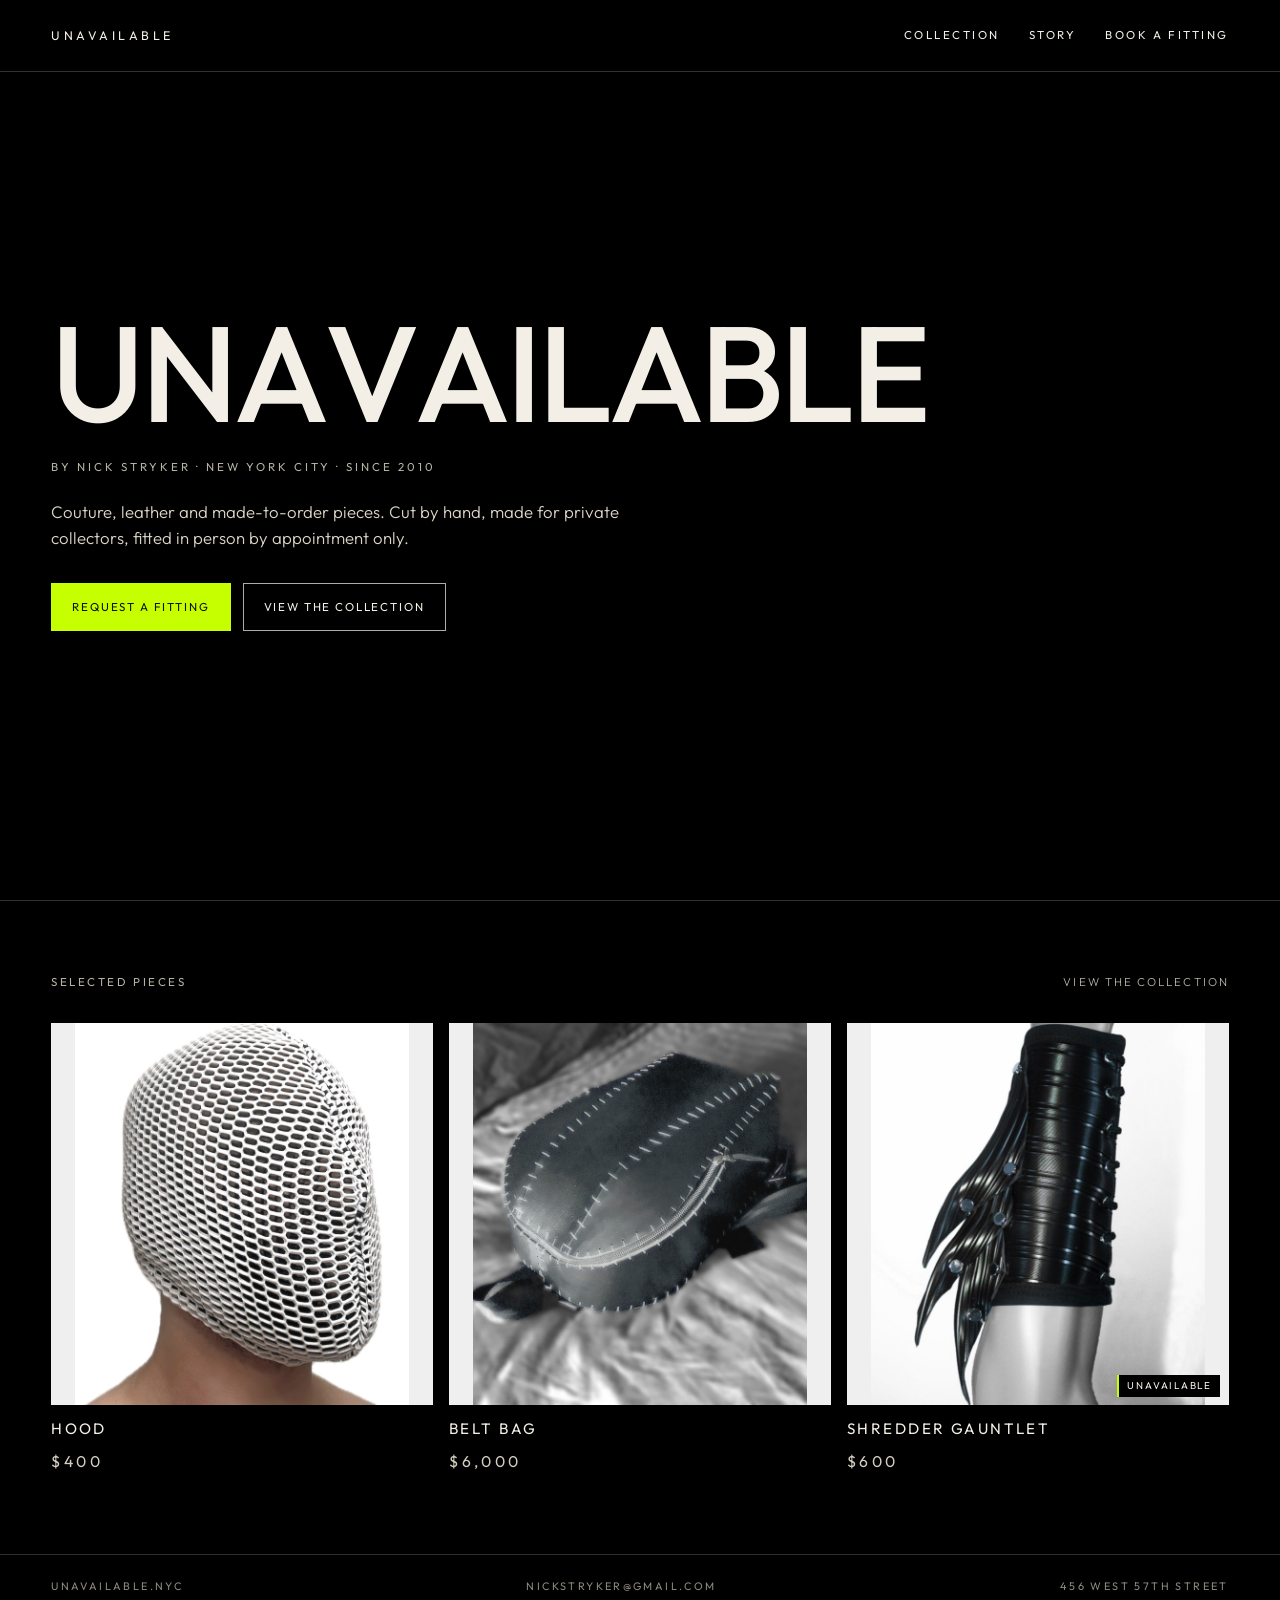
==== index.html @ f71e5277 "Add files via upload" ====
<!DOCTYPE html>
<html lang="en">
<head>
  <meta charset="utf-8" />
  <meta name="viewport" content="width=device-width, initial-scale=1" />
  <title>Unavailable — Nick Stryker</title>
  <meta name="description" content="Couture, leather and made-to-order pieces by Nick Stryker. Cut by hand in New York, fitted in person by appointment." />
  <link rel="canonical" href="https://unavailable.nyc/" />
  <meta name="robots" content="index, follow" />
  <link rel="icon" href="/images/mark-b.png" type="image/png" />
  <link rel="apple-touch-icon" href="/images/mark-b.png" />
  <meta property="og:title" content="Unavailable — Nick Stryker" />
  <meta property="og:description" content="Couture, leather and made-to-order pieces by Nick Stryker. Cut by hand in New York, fitted in person by appointment." />
  <meta property="og:url" content="https://unavailable.nyc/" />
  <meta property="og:site_name" content="Unavailable By Nick" />
  <meta property="og:type" content="website" />
  <meta property="og:locale" content="en_US" />
  <meta property="og:image" content="https://unavailable.nyc/images/hood.jpg" />
  <meta name="twitter:card" content="summary_large_image" />
  <meta name="twitter:title" content="Unavailable — Nick Stryker" />
  <meta name="twitter:description" content="Couture, leather and made-to-order pieces by Nick Stryker. Cut by hand in New York, fitted in person by appointment." />
  <meta name="twitter:image" content="https://unavailable.nyc/images/hood.jpg" />
  <script type="application/ld+json">
  {
    "@context": "https://schema.org",
    "@graph": [
      {
        "@type": "WebSite",
        "name": "Unavailable By Nick",
        "url": "https://unavailable.nyc/",
        "publisher": { "@id": "https://unavailable.nyc/#business" }
      },
      {
        "@type": "ClothingStore",
        "@id": "https://unavailable.nyc/#business",
        "name": "Unavailable by Nick Stryker",
        "url": "https://unavailable.nyc/",
        "image": "https://unavailable.nyc/images/hood.jpg",
        "email": "nickstryker@gmail.com",
        "foundingDate": "2010",
        "address": {
          "@type": "PostalAddress",
          "streetAddress": "456 West 57th Street",
          "addressLocality": "New York",
          "addressRegion": "NY",
          "postalCode": "10019",
          "addressCountry": "US"
        },
        "sameAs": "https://www.instagram.com/NickStryker"
      }
    ]
  }
  </script>
  <link rel="preconnect" href="https://fonts.googleapis.com" />
  <link rel="preconnect" href="https://fonts.gstatic.com" crossorigin />
  <link href="https://fonts.googleapis.com/css2?family=Outfit:wght@300;400;500&display=swap" rel="stylesheet" />
  <style>html,body{background:#000;color:#f3efe6}</style>
  <link rel="stylesheet" href="/styles.css" />
  <noscript><style>.letters span{opacity:1;transform:none}</style></noscript>
</head>
<body>
  <a class="skip" href="#main">Skip to content</a>
  <header class="site-header">
    <a class="wordmark" href="/" aria-current="page">Unavailable</a>
    <nav class="nav" aria-label="Primary">
      <a href="/collection.html">Collection</a>
      <a href="/story.html">Story</a>
      <a href="/fitting.html">Book a fitting</a>
    </nav>
  </header>
  <main id="main">
    <section class="hero">
      <h1 class="display" aria-label="Unavailable">
        <span class="letters" aria-hidden="true"><span>U</span><span>N</span><span>A</span><span>V</span><span>A</span><span>I</span><span>L</span><span>A</span><span>B</span><span>L</span><span>E</span></span>
      </h1>
      <p class="meta">By Nick Stryker · New York City · Since 2010</p>
      <p class="lede">Couture, leather and made-to-order pieces. Cut by hand, made for private collectors, fitted in person by appointment only.</p>
      <div class="actions">
        <a class="btn btn-lime" href="/fitting.html">Request a fitting</a>
        <a class="btn btn-line" href="/collection.html">View the collection</a>
      </div>
    </section>
    <section class="section" aria-labelledby="selected">
      <div class="section-head">
        <p class="eyebrow" id="selected">Selected pieces</p>
        <a href="/collection.html">View the collection</a>
      </div>
      <div class="grid">
        <article class="piece">
          <a href="/collection.html#hood">
            <div class="plate"><img src="/images/hood.jpg" alt="White mesh hood, shown in profile" /></div>
            <h2>Hood</h2>
            <p class="price">$400</p>
          </a>
        </article>
        <article class="piece">
          <a href="/collection.html#belt-bag">
            <div class="plate"><img src="/images/belt-bag.jpg" alt="Black leather belt bag with white saddle stitching" /></div>
            <h2>Belt Bag</h2>
            <p class="price">$6,000</p>
          </a>
        </article>
        <article class="piece">
          <a href="/collection.html#gauntlet">
            <div class="plate"><img src="/images/gauntlet.jpg" alt="Black ribbed gauntlet with metal studs and flared plates" /><span class="badge">Unavailable</span></div>
            <h2>Shredder Gauntlet</h2>
            <p class="price">$600</p>
          </a>
        </article>
      </div>
    </section>
  </main>
  <footer class="site-footer">
    <span>unavailable.nyc</span>
    <a href="mailto:nickstryker@gmail.com">nickstryker@gmail.com</a>
    <span>456 West 57th Street</span>
  </footer>
  <script src="/home.js"></script>
</body>
</html>
---- styles.css ----
:root {
  --bg: #000;
  --ink: #f3efe6;
  --muted: #b7b2a6;
  --faint: #8d887e;
  --line: rgba(243, 239, 230, 0.2);
  --lime: #c6ff00;
  --lime-ink: #111;
  --plate: #efefef;
  --sans: "Outfit", "Avenir Next", "Segoe UI", sans-serif;
  --pad: clamp(1.25rem, 4vw, 3.25rem);
}

* { box-sizing: border-box; }

html {
  scroll-behavior: smooth;
  background: #000;
  color-scheme: dark;
}

body {
  margin: 0;
  background: var(--bg);
  color: var(--ink);
  font-family: var(--sans);
  font-weight: 300;
  font-size: 1.05rem;
  line-height: 1.6;
}

img { display: block; max-width: 100%; }

a { color: inherit; text-decoration: none; }

button, input, select, textarea { font: inherit; color: inherit; }

.skip {
  position: absolute;
  left: 1rem;
  top: -4rem;
  background: var(--lime);
  color: var(--lime-ink);
  padding: 0.5rem 0.8rem;
  z-index: 5;
}

.skip:focus { top: 1rem; }

.site-header {
  display: flex;
  align-items: center;
  justify-content: space-between;
  gap: 1.5rem;
  min-height: 4.5rem;
  padding: 0.9rem var(--pad);
  border-bottom: 1px solid var(--line);
}

.wordmark,
.nav a,
.eyebrow,
.meta,
.btn,
.price,
.site-footer,
label {
  font-weight: 400;
  letter-spacing: 0.22em;
  text-transform: uppercase;
}

.wordmark {
  position: relative;
  display: inline-block;
  font-size: 0.78rem;
  letter-spacing: 0.28em;
}

.wordmark::after {
  content: "";
  position: absolute;
  left: 0;
  top: 0.62em;
  width: 100%;
  height: 1px;
  background: var(--lime);
  transform: scaleX(0);
  transform-origin: left center;
  animation: unavailable 6.4s cubic-bezier(0.65, 0.05, 0.36, 1) infinite;
}

.nav {
  display: flex;
  flex-wrap: wrap;
  justify-content: flex-end;
  gap: 1.35rem 1.8rem;
}

.nav a {
  font-size: 0.72rem;
  color: var(--ink);
}

.nav a[aria-current="page"] { color: var(--lime); }

.nav a:hover { color: var(--lime); }

.hero {
  min-height: calc(100svh - 4.5rem);
  padding: clamp(3.5rem, 11vh, 7.5rem) var(--pad) clamp(4rem, 14vh, 8rem);
  display: flex;
  flex-direction: column;
  justify-content: center;
}

.display {
  margin: 0;
  font-family: var(--sans);
  font-weight: 500;
  font-size: clamp(3.1rem, 10.6vw, 11.4rem);
  line-height: 0.86;
  letter-spacing: -0.03em;
  text-transform: uppercase;
}

.letters {
  position: relative;
  display: inline-block;
}

.letters::after {
  content: "";
  position: absolute;
  left: 0;
  top: 0.31em;
  width: 100%;
  height: 0.045em;
  background: var(--lime);
  transform: scaleX(0);
  transform-origin: left center;
  opacity: 0;
  pointer-events: none;
  z-index: 1;
}

.letters.strike::after {
  animation: unavailable 6.4s cubic-bezier(0.65, 0.05, 0.36, 1) 1;
}

.letters span {
  display: inline-block;
  opacity: 0;
  transform: translateY(0.28em);
}

.letters.is-in span {
  animation: rise 0.85s cubic-bezier(0.16, 1, 0.3, 1) both;
}

.letters span:nth-child(1) { animation-delay: 0.02s; }
.letters span:nth-child(2) { animation-delay: 0.07s; }
.letters span:nth-child(3) { animation-delay: 0.12s; }
.letters span:nth-child(4) { animation-delay: 0.17s; }
.letters span:nth-child(5) { animation-delay: 0.22s; }
.letters span:nth-child(6) { animation-delay: 0.27s; }
.letters span:nth-child(7) { animation-delay: 0.32s; }
.letters span:nth-child(8) { animation-delay: 0.37s; }
.letters span:nth-child(9) { animation-delay: 0.42s; }
.letters span:nth-child(10) { animation-delay: 0.47s; }
.letters span:nth-child(11) { animation-delay: 0.52s; }

.meta {
  margin: 1.7rem 0 0;
  color: var(--muted);
  font-size: 0.72rem;
  letter-spacing: 0.26em;
}

.lede {
  max-width: 36rem;
  margin: 1.45rem 0 0;
  color: #ddd6c8;
  font-size: 1.05rem;
  line-height: 1.55;
}

.actions {
  display: flex;
  flex-wrap: wrap;
  gap: 0.75rem;
  margin-top: 2rem;
}

.btn {
  display: inline-flex;
  align-items: center;
  justify-content: center;
  min-height: 3rem;
  padding: 0.85rem 1.25rem;
  border: 1px solid transparent;
  font-size: 0.72rem;
  letter-spacing: 0.16em;
  cursor: pointer;
  background: transparent;
}

.btn-lime {
  background: var(--lime);
  color: var(--lime-ink);
}

.btn-lime:hover { background: #d5ff4a; }

.btn-line {
  border-color: rgba(243, 239, 230, 0.72);
  color: var(--ink);
}

.btn-line:hover {
  background: var(--ink);
  color: #111;
}

.section {
  padding: 4.5rem var(--pad) 5rem;
  border-top: 1px solid var(--line);
}

.section-head {
  display: flex;
  justify-content: space-between;
  align-items: baseline;
  gap: 1rem;
  margin-bottom: 2rem;
}

.eyebrow {
  margin: 0;
  color: var(--muted);
  font-size: 0.72rem;
}

.section-head a {
  color: var(--muted);
  font-size: 0.72rem;
  letter-spacing: 0.18em;
  text-transform: uppercase;
}

.section-head a:hover { color: var(--lime); }

.page-title {
  margin: 0 0 0.6rem;
  font-family: var(--sans);
  font-weight: 500;
  font-size: clamp(2.6rem, 6.4vw, 5rem);
  line-height: 0.92;
  letter-spacing: -0.03em;
  text-transform: uppercase;
}

.intro {
  max-width: 38rem;
  margin: 0 0 2.5rem;
  color: #ddd6c8;
}

.grid {
  display: grid;
  grid-template-columns: repeat(3, 1fr);
  gap: 1.25rem 1rem;
}

.grid-2 { grid-template-columns: repeat(2, 1fr); }

.piece h2 {
  margin: 0.9rem 0 0.2rem;
  font-family: var(--sans);
  font-weight: 400;
  font-size: 0.95rem;
  letter-spacing: 0.16em;
  line-height: 1.2;
  text-transform: uppercase;
}

.price {
  margin: 0;
  color: var(--muted);
  font-size: 0.68rem;
}

.piece p:last-child,
.blurb {
  margin: 0.7rem 0 0;
  color: #d4cec2;
  font-size: 0.98rem;
}

.plate {
  position: relative;
  background: var(--plate);
  aspect-ratio: 1;
  overflow: hidden;
}

.badge {
  position: absolute;
  right: 0.55rem;
  bottom: 0.55rem;
  z-index: 1;
  margin: 0;
  padding: 0.38rem 0.5rem 0.34rem;
  background: #000;
  color: var(--ink);
  border-left: 2px solid var(--lime);
  font-size: 0.62rem;
  font-weight: 400;
  letter-spacing: 0.18em;
  line-height: 1;
  text-transform: uppercase;
  pointer-events: none;
}

.plate img {
  width: 100%;
  height: 100%;
  object-fit: contain;
}

.request {
  display: inline-block;
  margin-top: 0.9rem;
  color: var(--lime);
  font-size: 0.72rem;
  letter-spacing: 0.16em;
  text-transform: uppercase;
}

.request:hover { color: var(--ink); }

.story-copy {
  max-width: 40rem;
}

.story-copy p { margin: 0 0 1.1rem; color: #ddd6c8; }

.hourglass {
  width: 7.5rem;
  height: auto;
  margin: 0 0 1.4rem;
  background: none;
}

.note {
  margin-top: 2.5rem;
  padding-top: 1.4rem;
  border-top: 1px solid var(--line);
  color: var(--muted);
  max-width: 40rem;
}

.fit-layout {
  display: grid;
  grid-template-columns: 0.85fr 1.15fr;
  gap: 3rem;
  align-items: start;
}

.contact-list {
  list-style: none;
  margin: 1.6rem 0 0;
  padding: 0;
}

.contact-list li { margin: 0.35rem 0; }

.contact-list a:hover { color: var(--lime); }

form {
  display: grid;
  gap: 0.9rem;
}

label {
  display: grid;
  gap: 0.4rem;
  font-size: 0.68rem;
  color: var(--muted);
}

input, select, textarea {
  width: 100%;
  background: transparent;
  border: 1px solid var(--line);
  padding: 0.8rem 0.85rem;
  letter-spacing: 0;
  text-transform: none;
  font-weight: 300;
}

textarea { min-height: 8rem; resize: vertical; }

input:focus, select:focus, textarea:focus {
  outline: 1px solid var(--lime);
  border-color: var(--lime);
}

select option { color: #111; }

.form-note {
  margin: 0;
  color: var(--faint);
  font-size: 0.9rem;
}

.site-footer {
  display: flex;
  flex-wrap: wrap;
  justify-content: space-between;
  gap: 0.8rem 2rem;
  padding: 1.4rem var(--pad) 2rem;
  border-top: 1px solid var(--line);
  color: var(--faint);
  font-size: 0.68rem;
}

.site-footer a:hover { color: var(--lime); }

@media (max-width: 900px) {
  .grid, .grid-2, .fit-layout { grid-template-columns: 1fr; }
  .hero { justify-content: flex-start; min-height: auto; padding-top: 3.2rem; }
  .display { font-size: clamp(2.8rem, 14vw, 5.5rem); }
}

@keyframes rise {
  from {
    opacity: 0;
    transform: translateY(0.28em);
  }
  to {
    opacity: 1;
    transform: none;
  }
}

@keyframes unavailable {
  0% { transform: scaleX(0); transform-origin: left center; opacity: 1; }
  14% { transform: scaleX(1); transform-origin: left center; opacity: 1; }
  28% { transform: scaleX(1); transform-origin: left center; opacity: 1; }
  29% { transform: scaleX(1); transform-origin: right center; opacity: 1; }
  43% { transform: scaleX(0); transform-origin: right center; opacity: 1; }
  44%, 100% { transform: scaleX(0); transform-origin: right center; opacity: 0; }
}

@media (prefers-reduced-motion: reduce) {
  html { scroll-behavior: auto; }
  .letters span,
  .letters.is-in span,
  .wordmark::after,
  .letters.strike::after { animation: none; }
  .letters span { opacity: 1; transform: none; }
  .wordmark::after,
  .letters::after { transform: none; opacity: 0; }
}
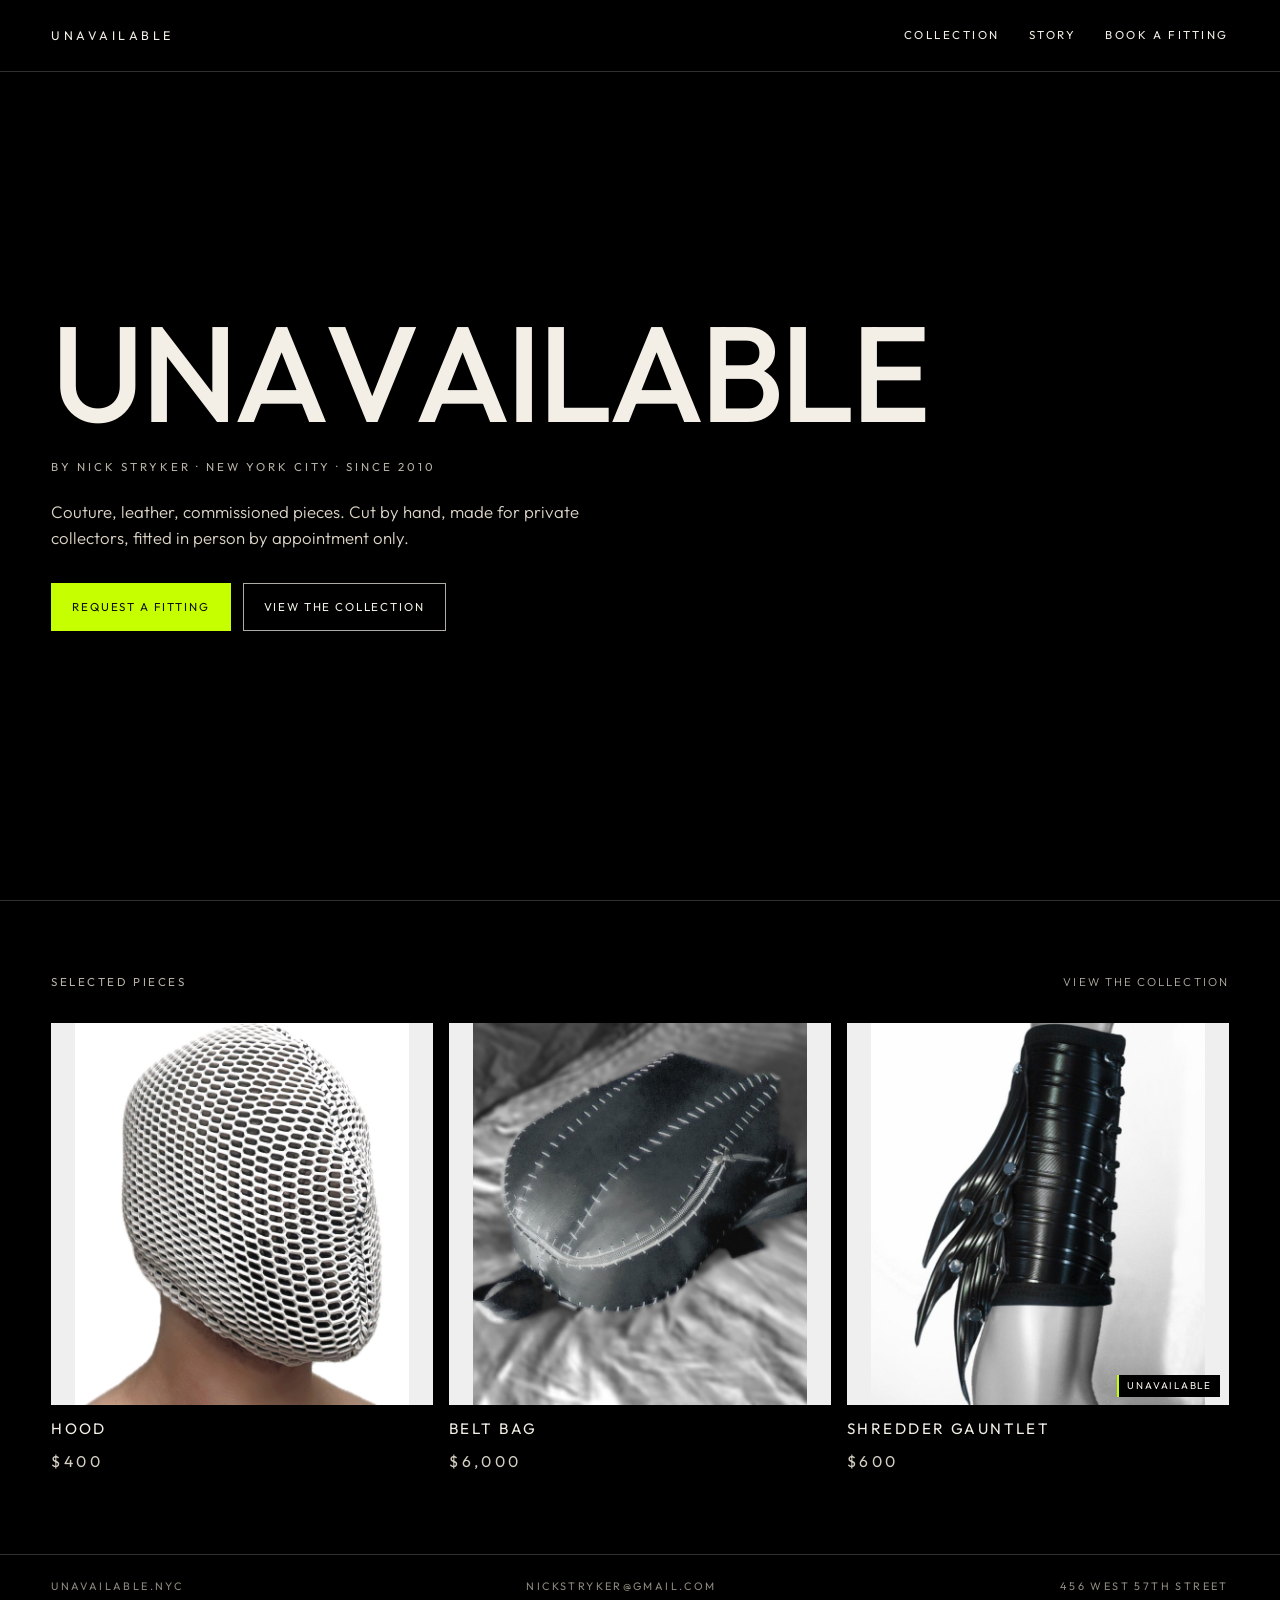
==== commit a73fadea: "Add files via upload" ====
--- a/index.html
+++ b/index.html
@@ -4,13 +4,13 @@
   <meta charset="utf-8" />
   <meta name="viewport" content="width=device-width, initial-scale=1" />
   <title>Unavailable — Nick Stryker</title>
-  <meta name="description" content="Couture, leather and made-to-order pieces by Nick Stryker. Cut by hand in New York, fitted in person by appointment." />
+  <meta name="description" content="Couture, leather, commissioned pieces by Nick Stryker. Cut by hand in New York, fitted in person by appointment." />
   <link rel="canonical" href="https://unavailable.nyc/" />
   <meta name="robots" content="index, follow" />
   <link rel="icon" href="/images/mark-b.png" type="image/png" />
   <link rel="apple-touch-icon" href="/images/mark-b.png" />
   <meta property="og:title" content="Unavailable — Nick Stryker" />
-  <meta property="og:description" content="Couture, leather and made-to-order pieces by Nick Stryker. Cut by hand in New York, fitted in person by appointment." />
+  <meta property="og:description" content="Couture, leather, commissioned pieces by Nick Stryker. Cut by hand in New York, fitted in person by appointment." />
   <meta property="og:url" content="https://unavailable.nyc/" />
   <meta property="og:site_name" content="Unavailable By Nick" />
   <meta property="og:type" content="website" />
@@ -18,7 +18,7 @@
   <meta property="og:image" content="https://unavailable.nyc/images/hood.jpg" />
   <meta name="twitter:card" content="summary_large_image" />
   <meta name="twitter:title" content="Unavailable — Nick Stryker" />
-  <meta name="twitter:description" content="Couture, leather and made-to-order pieces by Nick Stryker. Cut by hand in New York, fitted in person by appointment." />
+  <meta name="twitter:description" content="Couture, leather, commissioned pieces by Nick Stryker. Cut by hand in New York, fitted in person by appointment." />
   <meta name="twitter:image" content="https://unavailable.nyc/images/hood.jpg" />
   <script type="application/ld+json">
   {
@@ -74,7 +74,7 @@
         <span class="letters" aria-hidden="true"><span>U</span><span>N</span><span>A</span><span>V</span><span>A</span><span>I</span><span>L</span><span>A</span><span>B</span><span>L</span><span>E</span></span>
       </h1>
       <p class="meta">By Nick Stryker · New York City · Since 2010</p>
-      <p class="lede">Couture, leather and made-to-order pieces. Cut by hand, made for private collectors, fitted in person by appointment only.</p>
+      <p class="lede">Couture, leather, commissioned pieces. Cut by hand, made for private collectors, fitted in person by appointment only.</p>
       <div class="actions">
         <a class="btn btn-lime" href="/fitting.html">Request a fitting</a>
         <a class="btn btn-line" href="/collection.html">View the collection</a>
--- a/styles.css
+++ b/styles.css
@@ -428,9 +428,80 @@
 .site-footer a:hover { color: var(--lime); }
 
 @media (max-width: 900px) {
+  .site-header {
+    flex-direction: column;
+    align-items: flex-start;
+    justify-content: flex-start;
+    gap: 0.72rem;
+    min-height: 0;
+    padding: 0.85rem var(--pad) 0.75rem;
+    max-width: 100%;
+  }
+
+  .wordmark {
+    white-space: nowrap;
+    flex: 0 0 auto;
+  }
+
+  .nav {
+    width: 100%;
+    max-width: 100%;
+    flex-wrap: nowrap;
+    justify-content: space-between;
+    align-items: baseline;
+    gap: 0.55rem;
+  }
+
+  .nav a {
+    flex: 0 0 auto;
+    white-space: nowrap;
+    font-size: clamp(0.64rem, 2.8vw, 0.7rem);
+  }
+
+  .section-head {
+    justify-content: flex-start;
+    align-items: center;
+    flex-wrap: nowrap;
+    gap: 0.55rem;
+  }
+
+  .section-head .eyebrow,
+  .section-head a {
+    white-space: nowrap;
+  }
+
+  .section-head a {
+    display: inline-flex;
+    align-items: center;
+    gap: 0.55rem;
+  }
+
+  .section-head a::before {
+    content: "•";
+    color: var(--muted);
+    font-size: 1.7rem;
+    line-height: 1;
+    letter-spacing: 0;
+    font-weight: 400;
+  }
+
   .grid, .grid-2, .fit-layout { grid-template-columns: 1fr; }
   .hero { justify-content: flex-start; min-height: auto; padding-top: 3.2rem; }
-  .display { font-size: clamp(2.8rem, 14vw, 5.5rem); }
+  .display {
+    font-size: min(calc((100vw - 2 * var(--pad) - 0.5rem) / 6.46), 11.4rem);
+    white-space: nowrap;
+    overflow-wrap: normal;
+    word-break: keep-all;
+  }
+  .letters {
+    white-space: nowrap;
+    overflow-wrap: normal;
+    word-break: keep-all;
+  }
+  .meta {
+    white-space: nowrap;
+    font-size: clamp(0.5rem, 2.4vw, 0.72rem);
+  }
 }
 
 @keyframes rise {
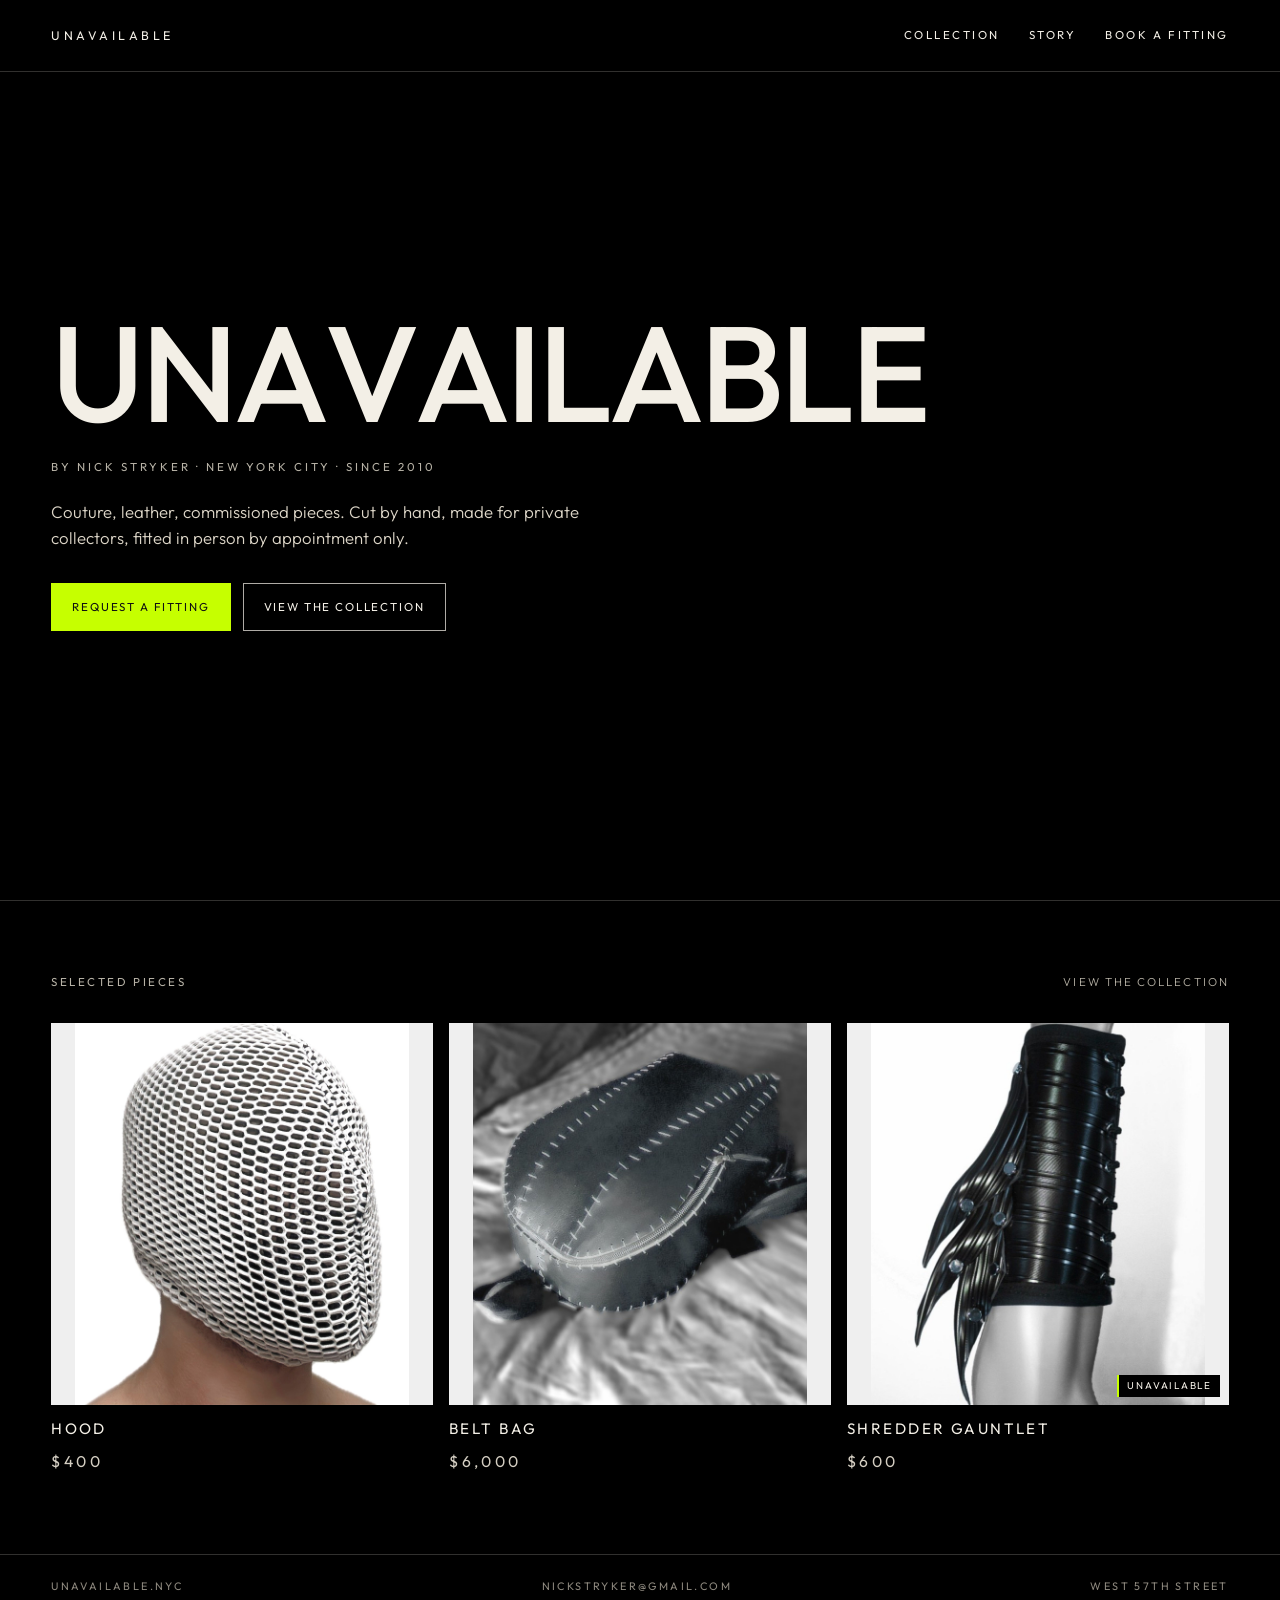
==== commit 25ad04a4: "Add files via upload" ====
--- a/index.html
+++ b/index.html
@@ -40,10 +40,9 @@
         "foundingDate": "2010",
         "address": {
           "@type": "PostalAddress",
-          "streetAddress": "456 West 57th Street",
+          "streetAddress": "West 57th Street",
           "addressLocality": "New York",
           "addressRegion": "NY",
-          "postalCode": "10019",
           "addressCountry": "US"
         },
         "sameAs": "https://www.instagram.com/NickStryker"
@@ -113,7 +112,7 @@
   <footer class="site-footer">
     <span>unavailable.nyc</span>
     <a href="mailto:nickstryker@gmail.com">nickstryker@gmail.com</a>
-    <span>456 West 57th Street</span>
+    <span>West 57th Street</span>
   </footer>
   <script src="/home.js"></script>
 </body>
--- a/styles.css
+++ b/styles.css
@@ -467,6 +467,7 @@
 
   .section-head .eyebrow,
   .section-head a {
+    font-size: 0.64rem;
     white-space: nowrap;
   }
 
@@ -479,10 +480,16 @@
   .section-head a::before {
     content: "•";
     color: var(--muted);
-    font-size: 1.7rem;
+    font-size: 4.75rem;
+    font-weight: 400;
+    letter-spacing: 0;
     line-height: 1;
-    letter-spacing: 0;
-    font-weight: 400;
+    display: flex;
+    align-items: center;
+    justify-content: center;
+    width: 0.33em;
+    height: 0.22em;
+    overflow: visible;
   }
 
   .grid, .grid-2, .fit-layout { grid-template-columns: 1fr; }
